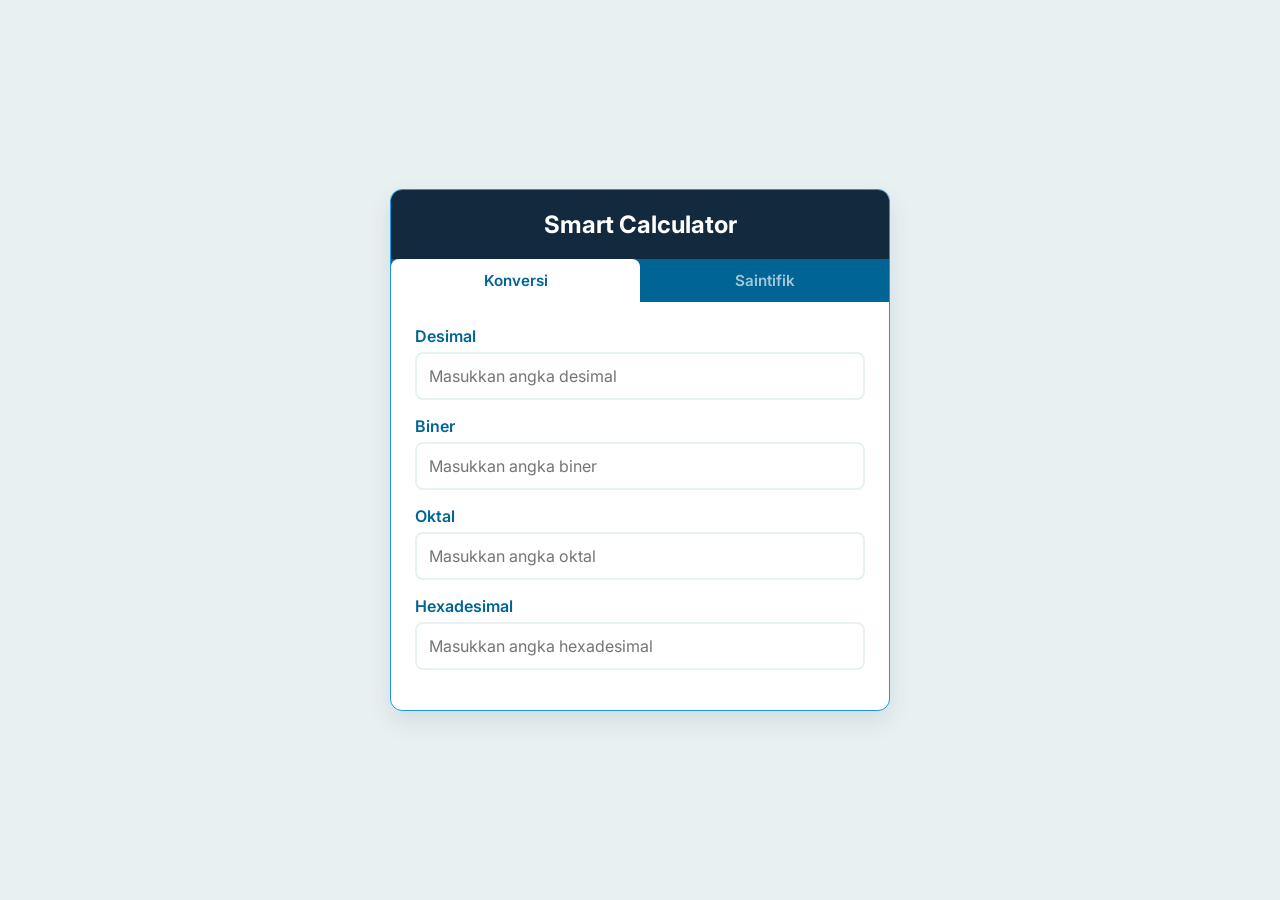
==== index.html @ 322314bd "Projek baru" ====
<!DOCTYPE html>
<html lang="id">
<head>
    <meta charset="UTF-8">
    <meta name="viewport" content="width=device-width, initial-scale=1.0">
    <title>Smart Calculator</title>
    <link rel="stylesheet" href="css/style.css">
</head>
<body>
    <div class="kotak-utama">
        <!-- Bagian-bagian ini diisi otomatis oleh js/include.js -->
        <div data-include="partials/header.html"></div>
        <div data-include="partials/tabs.html"></div>
        <div data-include="partials/konversi.html"></div>
        <div data-include="partials/saintifik.html"></div>
    </div>

    <!-- Hanya include.js yang dimuat di sini -->
    <script src="js/include.js"></script>
</body>
</html>
---- css/style.css ----
@import url('https://fonts.googleapis.com/css2?family=Inter:wght@400;600;700&display=swap');

:root {
    --biru-gelap: #13293D;
    --biru-tua: #006494;
    --biru-sedang: #247BA0;
    --biru-terang: #1B98E0;
    --biru-muda: #E8F1F2;
    --merah: #e63946;
    --hijau: #2a9d8f;
    --putih: #ffffff;
}

/* Pengaturan Dasar */
* {
    box-sizing: border-box;
    margin: 0;
    padding: 0;
    font-family: 'Inter', sans-serif;
}

body {
    background-color: var(--biru-muda);
    color: var(--biru-gelap);
    display: flex;
    justify-content: center;
    align-items: center;
    min-height: 100vh;
    padding: 20px;
}

.kotak-utama {
    background-color: var(--putih);
    width: 100%;
    max-width: 500px;
    border-radius: 12px;
    box-shadow: 0 10px 25px rgba(19, 41, 61, 0.1);
    overflow: hidden;
    border: 1px solid var(--biru-terang);
}

.judul {
    text-align: center;
    padding: 20px;
    background-color: var(--biru-gelap);
    color: var(--putih);
    font-size: 1.5rem;
}

/* Menu Tab */
.menu-tab {
    display: flex;
    background-color: var(--biru-tua);
}

.tombol-tab {
    flex: 1;
    padding: 12px 5px;
    border: none;
    background: transparent;
    color: var(--biru-muda);
    font-weight: 600;
    font-size: 0.95rem;
    cursor: pointer;
    transition: background 0.3s;
    opacity: 0.7;
}

.tombol-tab:hover {
    background-color: var(--biru-sedang);
    opacity: 1;
}

.tombol-tab.aktif {
    background-color: var(--putih);
    color: var(--biru-tua);
    opacity: 1;
    border-top-left-radius: 8px;
    border-top-right-radius: 8px;
}

.isi-tab {
    display: none;
    padding: 24px;
}

.isi-tab.aktif {
    display: block;
    animation: muncul 0.3s ease-in-out;
}

/* Input */
.grup-input {
    margin-bottom: 16px;
}

.grup-input label {
    display: block;
    margin-bottom: 6px;
    font-weight: 600;
    color: var(--biru-tua);
}

input[type="text"] {
    width: 100%;
    padding: 12px;
    border: 2px solid var(--biru-muda);
    border-radius: 8px;
    font-size: 1rem;
    outline: none;
    transition: border-color 0.3s, box-shadow 0.3s;
    color: var(--biru-gelap);
}

input[type="text"]:focus {
    border-color: var(--biru-terang);
    box-shadow: 0 0 0 3px rgba(27, 152, 224, 0.2);
}

input.error {
    border-color: var(--merah);
    animation: goyang 0.3s;
}

/* Layar Saintifik */
#layar-saintifik {
    text-align: right;
    font-size: 1.5rem;
    font-weight: 600;
    background-color: #f8f9fa;
    border: 2px solid var(--biru-terang);
    letter-spacing: 2px;
}

/* Papan Tombol Saintifik */
.papan-tombol {
    display: grid;
    grid-template-columns: repeat(5, 1fr);
    gap: 8px;
}

.tombol {
    padding: 12px 5px;
    border: none;
    border-radius: 8px;
    font-size: 1rem;
    font-weight: 600;
    cursor: pointer;
    transition: background 0.2s, transform 0.1s;
}

.tombol:active {
    transform: scale(0.95);
}

.tombol.angka {
    background-color: var(--biru-muda);
    color: var(--biru-gelap);
}

.tombol.angka:hover {
    background-color: #d1e5e8;
}

.tombol.fungsi {
    background-color: #d8e2dc;
    color: var(--biru-gelap);
}

.tombol.fungsi:hover {
    background-color: #cad6d0;
}

.tombol.operator {
    background-color: var(--biru-sedang);
    color: var(--putih);
}

.tombol.operator:hover {
    background-color: var(--biru-tua);
}

.tombol.aksi {
    background-color: var(--merah);
    color: var(--putih);
}

.tombol.aksi:hover {
    background-color: #c92a37;
}

.tombol.sama {
    background-color: var(--hijau);
    color: var(--putih);
}

.tombol.sama:hover {
    background-color: #21867a;
}

/* Animasi */
@keyframes goyang {
    0%, 100% { transform: translateX(0); }
    25% { transform: translateX(-5px); }
    50% { transform: translateX(5px); }
    75% { transform: translateX(-5px); }
}

@keyframes muncul {
    from { opacity: 0; transform: translateY(5px); }
    to { opacity: 1; transform: translateY(0); }
}
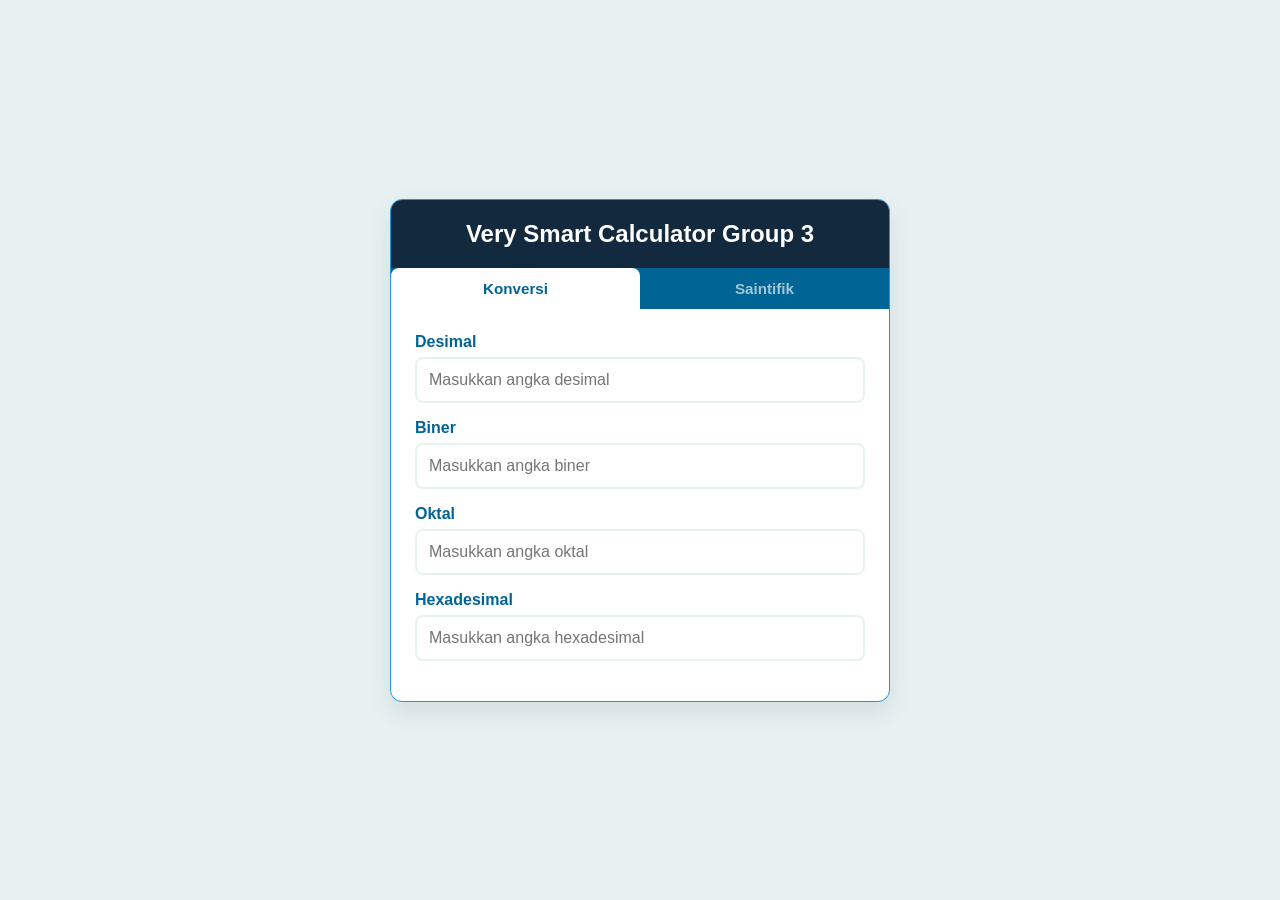
==== commit d4334549: "Perubahan html lagi" ====
--- a/index.html
+++ b/index.html
@@ -3,19 +3,17 @@
 <head>
     <meta charset="UTF-8">
     <meta name="viewport" content="width=device-width, initial-scale=1.0">
-    <title>Smart Calculator</title>
+    <title>Very Smart Calculator Group 3</title>
     <link rel="stylesheet" href="css/style.css">
 </head>
 <body>
     <div class="kotak-utama">
-        <!-- Bagian-bagian ini diisi otomatis oleh js/include.js -->
         <div data-include="partials/header.html"></div>
         <div data-include="partials/tabs.html"></div>
         <div data-include="partials/konversi.html"></div>
         <div data-include="partials/saintifik.html"></div>
     </div>
 
-    <!-- Hanya include.js yang dimuat di sini -->
     <script src="js/include.js"></script>
 </body>
 </html>
--- a/css/style.css
+++ b/css/style.css
@@ -16,7 +16,7 @@
     box-sizing: border-box;
     margin: 0;
     padding: 0;
-    font-family: 'Inter', sans-serif;
+    font-family: halvetica, Arial;
 }
 
 body {
